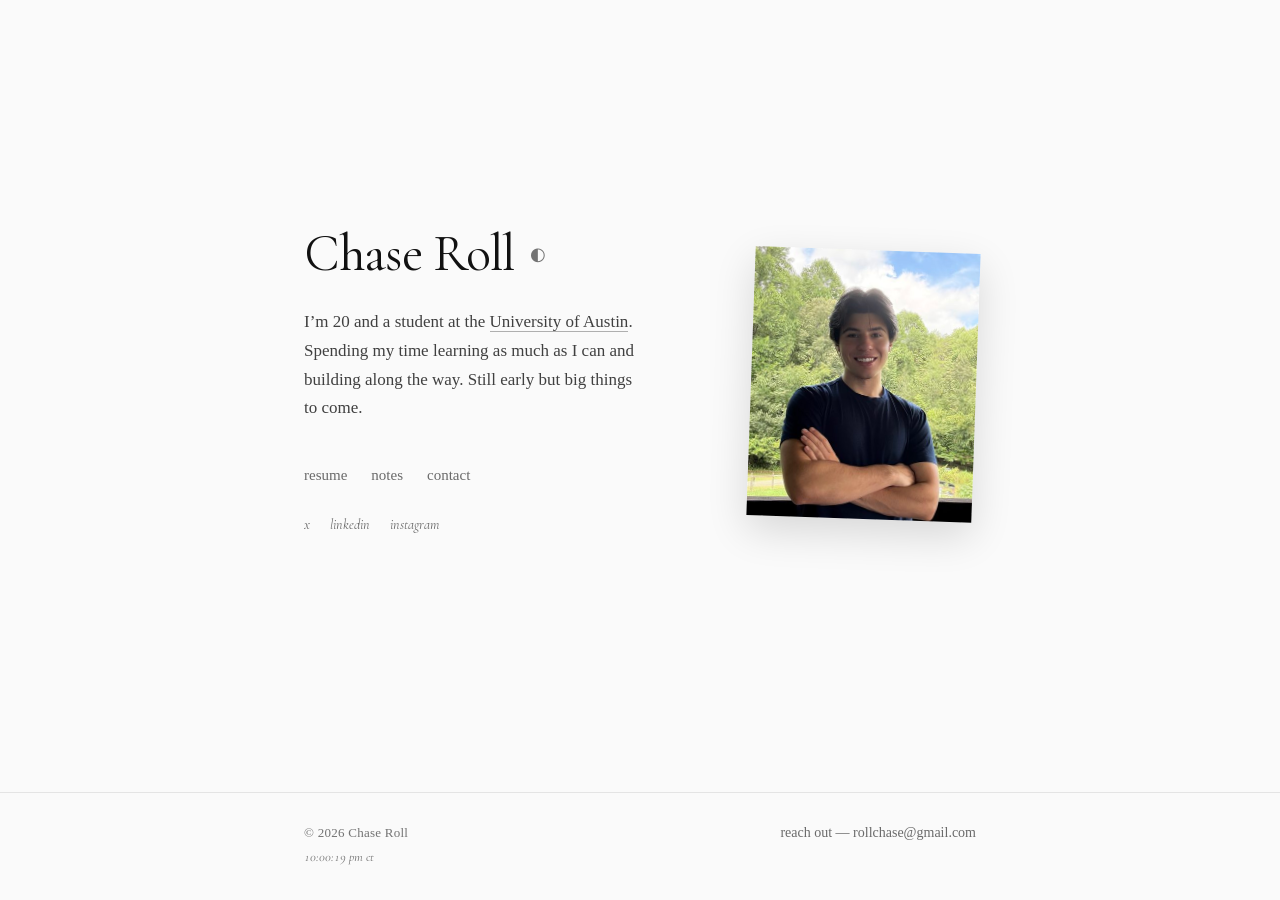
==== index.html @ 9fab0862 "Portrait: more headroom Raise the crop window so there's sky above the head; pose still anchors the " ====
<!doctype html>
<html lang="en">
<head>
  <meta charset="utf-8" />
  <meta name="viewport" content="width=device-width, initial-scale=1" />
  <title>Chase Roll</title>
  <meta name="description" content="Chase Roll — 20, student at the University of Austin. Learning as much as I can and building along the way." />
  <meta name="author" content="Chase Roll" />
  <meta name="color-scheme" content="light dark" />

  <meta property="og:type" content="website" />
  <meta property="og:url" content="https://chaseroll.com/" />
  <meta property="og:title" content="Chase Roll" />
  <meta property="og:description" content="20, student at the University of Austin. Learning as much as I can and building along the way." />
  <meta property="og:image" content="https://chaseroll.com/og-image.png" />
  <meta property="og:image:width" content="1200" />
  <meta property="og:image:height" content="630" />
  <meta property="og:image:alt" content="Chase Roll — 20, student at the University of Austin" />

  <meta name="twitter:card" content="summary_large_image" />
  <meta name="twitter:title" content="Chase Roll" />
  <meta name="twitter:description" content="20, student at the University of Austin. Learning as much as I can and building along the way." />
  <meta name="twitter:image" content="https://chaseroll.com/og-image.png" />

  <meta name="theme-color" content="#fafafa" media="(prefers-color-scheme: light)" />
  <meta name="theme-color" content="#0a0a0a" media="(prefers-color-scheme: dark)" />

  <link rel="icon" type="image/svg+xml" href="/favicon.svg" />
  <link rel="apple-touch-icon" href="/apple-touch-icon.png" />
  <link rel="canonical" href="https://chaseroll.com/" />
  <link rel="preload" href="/fonts/cormorant.woff2" as="font" type="font/woff2" crossorigin />
  <link rel="preload" href="/fonts/cormorant-italic.woff2" as="font" type="font/woff2" crossorigin />
  <script>(function(){var t=null;try{t=localStorage.getItem('chaseroll-theme')}catch(e){}if(t!=='dark'&&t!=='light')t=window.matchMedia&&matchMedia('(prefers-color-scheme: dark)').matches?'dark':'light';if(t==='dark')document.documentElement.setAttribute('data-theme','dark');document.documentElement.style.colorScheme=t})();</script>
  <style>html{background:#fafafa}html[data-theme="dark"]{background:#0a0a0a}</style>
  <link rel="stylesheet" href="/styles.css?v=47" />
  <script src="/theme.js?v=47" defer></script>
  <script type="application/ld+json">
  {
    "@context": "https://schema.org",
    "@type": "Person",
    "name": "Chase Roll",
    "url": "https://chaseroll.com/",
    "image": "https://chaseroll.com/portrait.jpg",
    "jobTitle": "Founder",
    "address": {
      "@type": "PostalAddress",
      "addressLocality": "Austin",
      "addressRegion": "TX",
      "addressCountry": "US"
    },
    "affiliation": {
      "@type": "CollegeOrUniversity",
      "name": "University of Austin",
      "url": "https://uaustin.org"
    },
    "email": "mailto:rollchase@gmail.com",
    "sameAs": [
      "https://x.com/thechaseroll",
      "https://linkedin.com/in/chaseroll",
      "https://instagram.com/thechaseroll"
    ]
  }
  </script>
  <script type="speculationrules">
  {
    "prefetch": [{ "where": { "href_matches": "/*" }, "eagerness": "moderate" }]
  }
  </script>
</head>
<body>

  <main class="home-main">
    <div class="home-cover">
      <img class="home-portrait" src="/portrait.jpg?v=5" alt="Chase Roll" width="450" height="537" fetchpriority="high" />
      <div class="home-cover-text">
      <div class="home-name-row">
        <h1 class="home-name">Chase Roll</h1>
        <button type="button" class="theme-toggle" aria-label="Toggle color theme" title="Toggle color theme">◐</button>
      </div>
      <p class="home-bio">I&rsquo;m 20 and a student at the <a href="https://uaustin.org">University of Austin</a>. Spending my time learning as much as I can and building along the way. Still early but big things to come.</p>
      <nav class="home-nav" aria-label="site">
        <a href="/resume/">resume</a>
        <a href="/notes/">notes</a>
        <a href="/contact/">contact</a>
      </nav>
      <nav class="home-socials" aria-label="social">
        <a href="https://x.com/thechaseroll">x</a>
        <a href="https://linkedin.com/in/chaseroll">linkedin</a>
        <a href="https://instagram.com/thechaseroll">instagram</a>
      </nav>
      </div>
    </div>
  </main>

  <footer class="site-footer">
    <div class="site-footer-inner">
      <div class="footer-left">
        <p class="copyright">&copy; 2026 Chase Roll</p>
        <p class="clock" aria-hidden="true"></p>
      </div>
      <p class="reach"><a href="mailto:rollchase@gmail.com">reach out &mdash; rollchase@gmail.com</a></p>
    </div>
  </footer>

</body>
</html>
---- styles.css ----
/* ==========================================================================
   chaseroll.com — shared stylesheet
   The original site's quiet neutral palette and single-serif voice, with the
   editorial structure kept from the redesign (folio bands, essay template).

   Type: Cormorant Garamond (titles + italic voice, self-hosted)
         system serif (New York/Charter/Georgia) for everything else.
   ========================================================================== */

/* --- Fonts ------------------------------------------------------------------ */

@font-face {
  font-family: "Cormorant Garamond";
  src: url("/fonts/cormorant.woff2") format("woff2");
  font-weight: 300 700;
  font-style: normal;
  font-display: swap;
}
@font-face {
  font-family: "Cormorant Garamond";
  src: url("/fonts/cormorant-italic.woff2") format("woff2");
  font-weight: 300 700;
  font-style: italic;
  font-display: swap;
}
/* --- Tokens (the original site's neutral palette, red accent) ----------------- */

:root {
  color-scheme: light;

  --bg:     #fafafa;
  --text:   #111111;
  --muted:  rgba(17, 17, 17, 0.62);
  --faint:  rgba(17, 17, 17, 0.58); /* lightest ink that still clears AA at 13px */
  --accent: #be0f28;
  --line:   rgba(0, 0, 0, 0.09);

  --focus:    rgba(17, 17, 17, 0.5);

  --font-d: "Cormorant Garamond", "Iowan Old Style", Georgia, serif;
  --font-b: ui-serif, "New York", "Charter", "Tiempos Text", Georgia, Cambria, "Times New Roman", serif;

  --ease: cubic-bezier(0.4, 0, 0.2, 1);
}

[data-theme="dark"] {
  color-scheme: dark;

  --bg:     #0a0a0a;
  --text:   #e5e5e5;
  --muted:  rgba(229, 229, 229, 0.64);
  --faint:  rgba(229, 229, 229, 0.52); /* lightest ink that still clears AA at 13px */
  --accent: #d9112a;
  --line:   rgba(255, 255, 255, 0.09);

  --focus:    rgba(229, 229, 229, 0.5);
}

/* --- Reset / Base ---------------------------------------------------------- */

*, *::before, *::after { box-sizing: border-box; }
html, body { margin: 0; padding: 0; }

html {
  scroll-behavior: smooth;
  /* the standard reset line: stops iOS Safari's legacy landscape text
     inflation ("autosizing") — text renders at declared size, period */
  -webkit-text-size-adjust: 100%;
  text-size-adjust: 100%;
}

body {
  background: var(--bg);
  color: var(--text);
  font-family: var(--font-b);
  font-size: 16.5px;
  line-height: 1.7;
  -webkit-font-smoothing: antialiased;
  -moz-osx-font-smoothing: grayscale;
  text-rendering: optimizeLegibility;
  -webkit-tap-highlight-color: transparent;
  min-height: 100vh;
  min-height: 100dvh;
  display: flex;
  flex-direction: column;
  overflow-x: hidden;
}

/* Theme-toggle crossfade — armed by theme.js on the FIRST toggle click only,
   so page loads never animate the background (that read as a flash). */
html.theme-anim body {
  transition: background 0.35s var(--ease), color 0.35s var(--ease);
}

main { flex: 1 1 auto; }

:focus { outline: none; }
:focus-visible {
  outline: 2px solid var(--focus);
  outline-offset: 3px;
  border-radius: 1px;
}

@media (prefers-reduced-motion: reduce) {
  html { scroll-behavior: auto; }
  *, *::before, *::after {
    transition-duration: 0ms !important;
    animation-duration: 0ms !important;
  }
}

/* Translucent so WebKit's selection "gap" painting reads as a soft tint
   instead of opaque full-bleed slabs; containers below clip the spill. */
::selection { background: color-mix(in srgb, var(--accent) 32%, transparent); }

a { color: inherit; text-decoration: none; }
button {
  font-family: var(--font-b);
  color: inherit;
  background: transparent;
  border: none;
  cursor: pointer;
  padding: 0;
}

/* --- Masthead (in-flow page header, inner pages) --------------------------------
   Not a pinned bar — it scrolls with the page (the original site's behavior,
   kept on the founder's call) and aligns to the folio's content gutters. */

.masthead-inner {
  display: flex;
  align-items: center;
  justify-content: space-between;
  gap: 16px;
  max-width: 48rem;
  margin-inline: auto;
  padding: 28px clamp(24px, 4vw, 48px) 0;
}
.brand {
  font-family: var(--font-d);
  font-size: 20px;
  font-weight: 400;
  color: var(--text);
  white-space: nowrap;
  transition: color 0.18s var(--ease);
}
.brand:hover { color: var(--muted); }
.masthead nav {
  display: flex;
  align-items: center;
  gap: 24px;
}
.masthead nav a,
.masthead nav button.text {
  font: inherit;
  font-size: 15px;
  font-weight: 400;
  color: var(--muted);
  padding: 12px 4px;
  margin: -12px -4px;
  transition: color 0.18s var(--ease);
}
.masthead nav a:hover,
.masthead nav button.text:hover { color: var(--text); }

/* --- Theme toggle (one style site-wide: the bare glyph) ---------------------- */

.theme-toggle {
  font-size: 18px;
  line-height: 1;
  padding: 12px;
  margin: -12px;
  color: var(--faint);
  user-select: none;
  -webkit-user-select: none;
  transition: color 0.18s var(--ease);
}
.theme-toggle:hover { color: var(--text); }

/* --- Folio (page-title band) ---------------------------------------------------
   Deliberately plain: the title, one quiet italic line, and on essays an
   italic date. No kickers, labels, or byline apparatus.                      */

.folio {
  border-bottom: 1px solid var(--line);
}
.folio-inner {
  overflow: clip;
  max-width: 48rem;
  margin-inline: auto;
  padding: clamp(24px, 3vh, 40px) clamp(24px, 4vw, 48px) clamp(20px, 2.5vh, 32px);
}

/* page titles and the home name are the SAME role at the SAME scale —
   one title tier across the whole site */
.folio-title,
.home-name {
  font-family: var(--font-d);
  font-size: clamp(34px, 4.6vw, 52px);
  font-weight: 400;
  letter-spacing: -0.02em;
  line-height: 1.05;
  color: var(--text);
  margin: 0;
}

/* one quiet italic line under the title — no labels, no apparatus */
.folio-sub {
  font-family: var(--font-d);
  font-style: italic;
  font-size: 17px;
  font-weight: 400;
  line-height: 1.5;
  color: var(--muted);
  max-width: 34rem;
  margin: 14px 0 0;
}
/* in-sentence underlined links (folio subs + the home bio) — one treatment */
.folio-sub a,
.home-bio a {
  border-bottom: 1px solid color-mix(in srgb, currentColor 40%, transparent);
  transition: color 0.18s var(--ease), border-color 0.18s var(--ease);
}
.folio-sub a:hover,
.home-bio a:hover { color: var(--accent); border-bottom-color: var(--accent); }

/* essays: an italic date line */
.folio-date {
  font-family: var(--font-d);
  font-style: italic;
  font-size: 14px;
  color: var(--faint);
  margin: 14px 0 0;
}


/* --- Article band (page body) ------------------------------------------------- */

.article-band { position: relative; container-type: inline-size; }

.band-inner {
  overflow: clip;
  max-width: 48rem;
  margin-inline: auto;
  padding: 64px clamp(24px, 4vw, 48px) 96px;
}
@media (max-width: 600px) {
  .band-inner { padding: 48px 24px 72px; }
}

/* --- Essay prose (the reference's essay-body) ---------------------------------- */

.prose { max-width: 34rem; }
/* Essay pages center the BODY column only. The hero (title/sub/date) stays
   flush-left with the masthead brand; the prose, narrower than the 48rem
   frame, would otherwise sit visibly left of center with nothing beside it. */
.essay .prose { margin-inline: auto; }
.prose p {
  color: var(--text);
  line-height: 1.75;
  margin: 0 0 24px;
}
.prose p:last-child { margin-bottom: 0; }
.prose a {
  color: var(--text);
  border-bottom: 1px solid var(--accent);
  padding-bottom: 1px;
  transition: color 0.18s var(--ease);
}
.prose a:hover { color: var(--accent); }
.prose figure { margin: 44px 0; }
.prose img { max-width: 100%; height: auto; display: block; }
.prose figcaption {
  font-size: 13px;
  letter-spacing: 0.02em;
  line-height: 1.5;
  color: var(--faint);
  margin-top: 10px;
}
/* --- Essay components (figures, sections) --------------------------------------- */

/* .prose-scoped so these win over the generic `.prose figure` margins */
.essay-fig, .prose .essay-fig { margin: 44px 0; }
/* wide figures span the FRAME's content width (the same span as the hero
   text and the footer hairline), not just a bleed past the prose column */
.essay-fig--wide, .prose .essay-fig--wide {
  --frame-w: calc(min(100cqw, 48rem) - 2 * clamp(24px, 4vw, 48px)); /* cqw: real layout width, scrollbar excluded */
  width: var(--frame-w);
  margin: 52px calc((100% - var(--frame-w)) / 2);
}
.essay-img-wrap { width: 100%; overflow: hidden; }
.essay-img {
  width: 100%; /* .prose img supplies height:auto/display:block; nothing else applies */
}
[data-theme="dark"] .essay-img { filter: brightness(0.85); }
@media (max-width: 1000px) {
  .essay-fig--wide, .prose .essay-fig--wide { margin-block: 40px; }
}
@media (max-width: 600px) {
  /* portrait phones keep the full edge-to-edge bleed */
  .essay-fig--wide, .prose .essay-fig--wide { width: auto; margin: 36px -24px; }
  .essay-fig--wide figcaption { padding-inline: 20px; }
}

.essay-section-head {
  border-top: 1px solid var(--line);
  margin: 64px 0 24px;
  padding-top: 64px;
  position: relative;
}
.essay-section-title {
  font-family: var(--font-d);
  color: var(--text);
  font-size: clamp(22px, 2.8vw, 30px);
  font-style: italic;
  font-weight: 300;
  line-height: 1.3;
  margin: 0;
}
@media (max-width: 600px) {
  .essay-section-head { margin: 52px 0 20px; padding-top: 52px; }
}


/* --- Essay footer --------------------------------------------------------------- */

.essay-footer {
  border-top: 1px solid var(--line);
  margin-top: 52px;
  padding-top: 24px;
  display: flex;
  justify-content: space-between;
  align-items: center;
  gap: 16px;
}
.essay-footer-back {
  font-size: 15px;
  font-weight: 400;
  color: var(--muted);
  transition: color 0.18s var(--ease);
}
.essay-footer-back:hover { color: var(--text); }

/* --- Home cover ----------------------------------------------------------------
   The splash keeps the old site's quiet centered composition — name, flowing
   bio, section links, socials — dressed in the new system. Plain paper, no
   masthead; the theme toggle rides beside the name. */

.home-main {
  display: flex;
  flex-direction: column;
  justify-content: center;
}
.home-cover {
  overflow: clip;
  width: 100%;
  max-width: 48rem; /* the one site-wide frame — aligns with the footer + every page */
  margin-inline: auto;
  padding: 48px clamp(24px, 4vw, 48px) 72px;
  display: flex;
  flex-direction: row-reverse; /* img is first in DOM (reads first, stacks first on mobile) but sits right */
  align-items: center;
  gap: clamp(40px, 6vw, 64px);
}
.home-cover-text { flex: 1 1 auto; min-width: 0; }
/* the portrait: full frame, in color, still — a print resting on the page.
   (A slow drift was tried and cut: paper doesn't move.) */
.home-portrait {
  flex: none;
  width: clamp(150px, 24vw, 225px);
  height: auto;
  display: block;
  box-shadow: 0 14px 40px rgba(0, 0, 0, 0.14);
  transform: rotate(2deg);
}
[data-theme="dark"] .home-portrait {
  filter: brightness(0.9);
  box-shadow: 0 14px 40px rgba(0, 0, 0, 0.5);
}
@media (max-width: 600px) {
  .home-cover { display: block; }
  .home-portrait { width: 150px; margin-bottom: 32px; }
}

.home-name-row {
  display: flex;
  align-items: center;
  gap: 16px;
  margin: 0 0 26px;
}
/* (.home-name shares the .folio-title rule — one title tier site-wide) */
.home-bio {
  font-size: 17px;
  font-weight: 400;
  line-height: 1.7;
  color: color-mix(in srgb, var(--text) 80%, var(--bg));
  max-width: 34rem;
  margin: 0 0 36px;
  text-wrap: pretty;
}

.home-nav {
  display: flex;
  align-items: center;
  flex-wrap: wrap;
  gap: 8px 24px;
  margin-bottom: 16px;
}
/* -8px (not the masthead's -12px): these are flex-wrap rows with an 8px row
   gap, so full compensation would collapse wrapped lines onto each other */
.home-nav a {
  font-size: 15px;
  font-weight: 400;
  color: var(--muted);
  padding: 12px 4px;
  margin: -8px -4px;
  display: inline-block;
  transition: color 0.18s var(--ease);
}
.home-nav a:hover { color: var(--text); }

.home-socials {
  display: flex;
  align-items: center;
  flex-wrap: wrap;
  gap: 8px 20px;
}
.home-socials a {
  font-family: var(--font-d);
  font-style: italic;
  font-size: 14px;
  font-weight: 400;
  color: var(--muted);
  padding: 12px 4px;
  margin: -8px -4px;
  display: inline-block;
  transition: color 0.18s var(--ease);
}
.home-socials a:hover { color: var(--text); }

/* --- Notes index (essay-row + badge) --------------------------------------------- */

.year-group { margin-bottom: 40px; }
.year-group:last-child { margin-bottom: 0; }
.notes-year {
  font-family: var(--font-d);
  font-style: italic;
  font-size: 13px;
  font-weight: 400;
  letter-spacing: 0.02em;
  color: var(--faint);
  margin: 0 0 4px;
}
.notes-list { display: flex; flex-direction: column; }
/* a row is just the title — the year eyebrow carries time, nothing else to say */
.notes-list a {
  display: block;
  font-family: var(--font-d);
  font-size: clamp(15px, 1.5vw, 19px);
  font-weight: 400;
  line-height: 1.3;
  color: var(--text);
  padding: 13px 0;
  border-top: 1px solid var(--line);
  transition: color 0.18s var(--ease), padding-left 0.18s var(--ease);
}
.notes-list a:last-child { border-bottom: 1px solid var(--line); }
.notes-list a:hover { color: var(--accent); padding-left: 5px; }

/* --- Resume (the reference's research-paper grammar) ------------------------------ */

section.group { padding: 0 0 52px; }
section.group + section.group {
  border-top: 1px solid var(--line);
  padding-top: 52px;
}
section.group > h2 {
  font-family: var(--font-d);
  font-size: 22px;
  font-weight: 400;
  color: var(--text);
  margin: 0 0 24px;
}

.entries { display: flex; flex-direction: column; gap: 36px; }
article.entry .head {
  display: flex;
  align-items: baseline;
  justify-content: space-between;
  flex-wrap: wrap;
  gap: 4px 16px;
  margin-bottom: 2px;
}
article.entry h3 {
  font-family: var(--font-d);
  font-size: clamp(17px, 1.8vw, 20px);
  font-weight: 400;
  line-height: 1.3;
  margin: 0;
}
article.entry h3 a { transition: color 0.18s var(--ease); }
article.entry h3 a:hover { color: var(--accent); }
article.entry h3 .ext {
  font-size: 0.62em;
  color: var(--faint);
  margin-left: 2px;
  transition: color 0.18s var(--ease);
}
article.entry h3 a:hover .ext { color: var(--accent); }
article.entry .dates {
  font-size: 13px;
  font-weight: 400;
  letter-spacing: 0.02em;
  color: var(--faint);
  flex-shrink: 0;
  font-variant-numeric: tabular-nums;
}
article.entry .role {
  font-family: var(--font-d);
  font-style: italic;
  font-size: 15px;
  font-weight: 400;
  line-height: 1.5;
  color: var(--muted);
  margin: 0 0 10px;
}
article.entry .desc {
  font-size: 15px;
  line-height: 1.7;
  color: var(--muted);
  margin: 0;
  max-width: 580px;
  text-wrap: pretty;
}
section.group .other-line {
  font-size: 15px;
  color: var(--muted);
  margin: 0;
  line-height: 1.7;
}

/* --- Contact (the reference's contact-link rows) ----------------------------------- */

/* rows span the frame like the resume's — apparatus holds the frame */
.contact-methods {
  display: flex;
  flex-direction: column;
}
.contact-link {
  display: flex;
  justify-content: space-between;
  align-items: center;
  gap: 16px;
  padding: 18px 0;
  border-top: 1px solid var(--line);
  transition: padding-left 0.18s var(--ease);
}
.contact-link:last-child { border-bottom: 1px solid var(--line); }
.contact-link:hover { padding-left: 5px; }
.contact-link .value {
  color: var(--text);
  transition: color 0.18s var(--ease);
}
.contact-link:hover .value { color: var(--accent); }
.contact-link .arrow {
  font-size: 14px;
  color: var(--faint);
  transition: color 0.18s var(--ease);
}
.contact-link:hover .arrow { color: var(--accent); }

/* --- Notes gate (private while practicing) ------------------------------------------
   The head script on notes pages sets html[data-locked] before paint; the index
   swaps its list for this form, note pages bounce to /notes/. Row grammar. */

.gate { display: none; }
html[data-locked] .gate { display: block; }
html[data-locked] .year-group { display: none; }
.gate-row {
  display: flex;
  align-items: center;
  gap: 16px;
  border-top: 1px solid var(--line);
  border-bottom: 1px solid var(--line);
  padding: 18px 0;
}
.gate-input {
  flex: 1;
  min-width: 0;
  font-family: var(--font-b);
  font-size: 16.5px;
  color: var(--text);
  background: transparent;
  border: none;
  padding: 0;
}
.gate-input::placeholder { color: var(--faint); }
.gate-input:focus { outline: none; }
.gate-row:focus-within { border-bottom-color: var(--focus); }
.gate-go {
  font-size: 14px;
  color: var(--faint);
  padding: 18px 12px; /* house tap-target: pad + compensate, visual unchanged */
  margin: -18px -12px;
  transition: color 0.18s var(--ease);
}
.gate-go:hover { color: var(--accent); }
.gate-err {
  font-family: var(--font-d);
  font-style: italic;
  font-size: 14px;
  color: var(--accent);
  margin: 14px 0 0;
}
/* dark accent misses AA at 14px; the italic voice alone carries the error */
[data-theme="dark"] .gate-err { color: var(--text); }

/* --- Footer ----------------------------------------------------------------------- */

.site-footer {
  border-top: 1px solid var(--line);
}
.site-footer-inner {
  overflow: clip;
  display: flex;
  flex-wrap: wrap;
  justify-content: space-between;
  align-items: baseline;
  gap: 8px 32px;
  padding: 28px clamp(24px, 4vw, 48px) 32px;
  max-width: 48rem;
  margin-inline: auto;
}
.site-footer p { margin: 0; }
.site-footer .copyright {
  font-size: 13px;
  letter-spacing: 0.02em;
  color: var(--faint);
}
.site-footer .copyright a {
  display: inline-block;
  padding: 12px 4px;
  margin: -12px -4px;
  transition: color 0.18s var(--ease);
}
.site-footer .copyright a:hover { color: var(--text); }
.site-footer .clock {
  font-family: var(--font-d);
  font-style: italic;
  font-size: 13px;
  color: var(--faint);
  font-variant-numeric: tabular-nums;
  margin-top: 2px;
}
.site-footer .reach {
  font-size: 14px;
  color: var(--muted);
}
.site-footer .reach a { transition: color 0.18s var(--ease); }
.site-footer .reach a:hover { color: var(--accent); }
.site-footer .footer-left { display: flex; flex-direction: column; }

/* --- Print-only utility ------------------------------------------------------------ */

.print-only { display: none; }

/* --- Print --------------------------------------------------------------------------
   /resume/ is the primary print target. Cmd+P (or the "pdf" button) produces a
   clean professional resume. Other pages print their folio as the title block.  */

@media print {
  :root,
  [data-theme="dark"] {
    color-scheme: light;
    --bg:     #fff;
    --text:   #000;
    --muted:  #333;
    --faint:  #555;
    --accent: #000;
    --line:   #ccc;
  }

  @page {
    size: letter;
    margin: 0.55in 0.6in;
  }

  html { font-size: 10.5pt; }
  body {
    font-size: 10.5pt;
    line-height: 1.42;
    color: #000;
    background: #fff;
    min-height: 0;
    display: block;
    overflow-x: visible;
  }

  *, *::before, *::after {
    transition: none !important;
    animation: none !important;
  }

  html, html[data-theme="dark"] { background: #fff; }

  /* the locked notes page prints its folio only — never the password form */
  html[data-locked] .gate { display: none; }

  /* a section's hairline + title travel with the prose that follows */
  .essay-section-head {
    break-after: avoid;
    page-break-after: avoid;
    break-inside: avoid;
  }
  /* dark-mode image dimming must not alter printed output (selector must
     match the [data-theme] screen rules' specificity to win) */
  .essay-img, .home-portrait,
  [data-theme="dark"] .essay-img,
  [data-theme="dark"] .home-portrait { filter: none; }

  /* full-bleed figures don't bleed off a printed page */
  .essay-fig--wide, .prose .essay-fig--wide { width: auto; margin-left: 0; margin-right: 0; }
  .essay-fig--wide figcaption { padding-inline: 0; }

  /* entries marked as drafts stay off the professional PDF */
  .entry-draft { display: none; }

  .print-only { display: block; }

  /* Hide screen chrome. The folio (title band) still prints — except on the
     resume, where the .print-only .print-head replaces it. */
  .masthead,
  .site-footer,
  .theme-toggle { display: none; }
  body.resume .folio { display: none; }

  .folio {
    padding-top: 0;
    border-bottom: 1px solid #999;
    margin-bottom: 0.3in;
  }
  .folio-inner { max-width: none; padding: 0 0 0.22in; }
  .folio-title {
    font-size: 26pt;
    line-height: 1.05;
    color: #000;
  }
  .folio-sub { font-size: 11pt; color: #333; max-width: none; }
  .folio-date { font-size: 10pt; color: #444; }

  .band-inner { max-width: none; padding: 0; }
  .prose p { font-size: 11pt; line-height: 1.55; color: #222; }
  .essay-footer { display: none; }

  /* Expose link destinations on paper */
  .prose a[href^="http"]::after {
    content: " (" attr(href) ")";
    font-size: 85%;
    color: #555;
    font-style: normal;
    letter-spacing: 0;
    text-transform: none;
  }
  article.entry h3 a[href^="http"]::after {
    content: "  " attr(href);
    font-family: var(--font-b);
    font-size: 8.5pt;
    font-weight: 400;
    color: #555;
  }
  article.entry h3 .ext { display: none; }
  .prose a { border-bottom-color: #999; }

  /* Print-only resume header */
  .print-head {
    padding: 0 0 0.2in;
    margin: 0 0 0.28in;
    border-bottom: 1px solid #999;
  }
  .print-head .print-name {
    font-family: var(--font-d);
    font-size: 22pt;
    font-weight: 500;
    line-height: 1.1;
    letter-spacing: -0.015em;
    color: #000;
    margin: 0 0 0.06in;
  }
  .print-head .print-contact {
    font-size: 10pt;
    color: #444;
    margin: 0;
    line-height: 1.4;
  }
  .print-head .print-contact a {
    color: #000;
    text-decoration: none;
  }

  /* Sections */
  section.group {
    padding: 0.22in 0 0;
    margin: 0;
    border-top: 0;
    break-inside: auto;
    page-break-inside: auto;
  }
  section.group:first-of-type { padding-top: 0; }
  section.group + section.group {
    border-top: 0;
    padding-top: 0.22in;
    margin-top: 0.05in;
  }
  section.group > h2 {
    font-family: var(--font-b);
    font-size: 11pt;
    font-weight: 600;
    line-height: 1.2;
    margin: 0 0 0.14in;
    color: #000;
    opacity: 1;
    text-transform: uppercase;
    letter-spacing: 0.08em;
    break-after: avoid;
    page-break-after: avoid;
  }

  /* Entries */
  .entries { display: block; gap: 0; }
  article.entry {
    break-inside: avoid;
    page-break-inside: avoid;
    padding: 0 0 0.14in;
    margin: 0;
  }
  article.entry:last-child { padding-bottom: 0; }
  article.entry .head {
    display: flex;
    flex-wrap: nowrap;
    justify-content: space-between;
    align-items: baseline;
    gap: 0.75em;
    margin: 0 0 0.03in;
  }
  article.entry h3 {
    font-family: var(--font-b);
    font-size: 10.5pt;
    font-weight: 600;
    margin: 0;
    line-height: 1.25;
    color: #000;
  }
  article.entry .dates {
    font-size: 9.5pt;
    color: #555;
    flex-shrink: 0;
    letter-spacing: 0;
  }
  article.entry .role {
    font-family: var(--font-b);
    font-size: 9.5pt;
    color: #555;
    font-style: italic;
    margin: 0 0 0.06in;
    line-height: 1.3;
  }
  article.entry .desc {
    font-size: 10pt;
    color: #222;
    line-height: 1.42;
    margin: 0;
    max-width: none;
  }
  section.group .other-line {
    font-size: 10pt;
    color: #222;
    line-height: 1.45;
  }
}
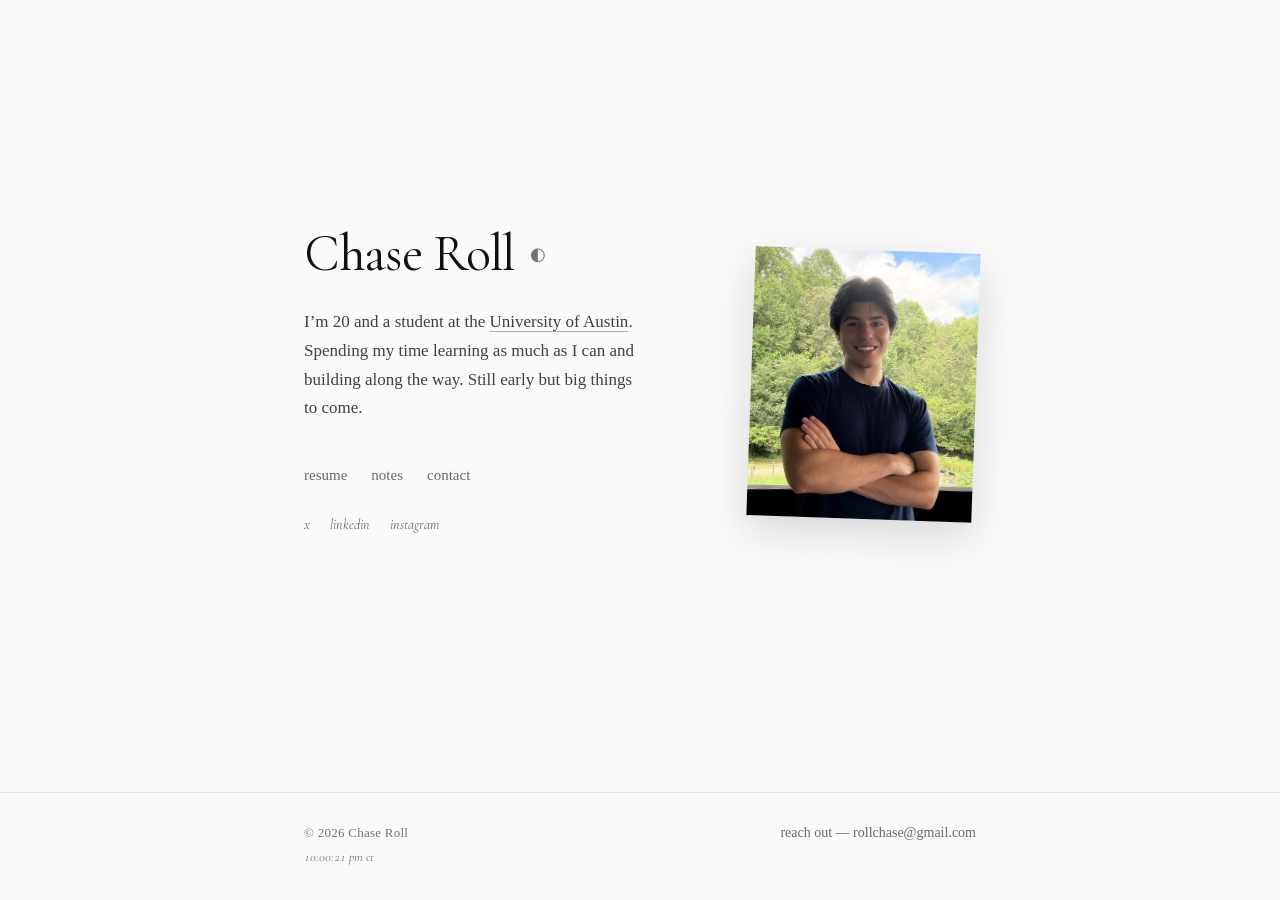
==== commit f549516c: "Portrait: settle headroom between v4 and v5 Co-Authored-By: Claude Fable 5 <noreply@anthropic.com>" ====
--- a/index.html
+++ b/index.html
@@ -71,7 +71,7 @@
 
   <main class="home-main">
     <div class="home-cover">
-      <img class="home-portrait" src="/portrait.jpg?v=5" alt="Chase Roll" width="450" height="537" fetchpriority="high" />
+      <img class="home-portrait" src="/portrait.jpg?v=6" alt="Chase Roll" width="450" height="537" fetchpriority="high" />
       <div class="home-cover-text">
       <div class="home-name-row">
         <h1 class="home-name">Chase Roll</h1>
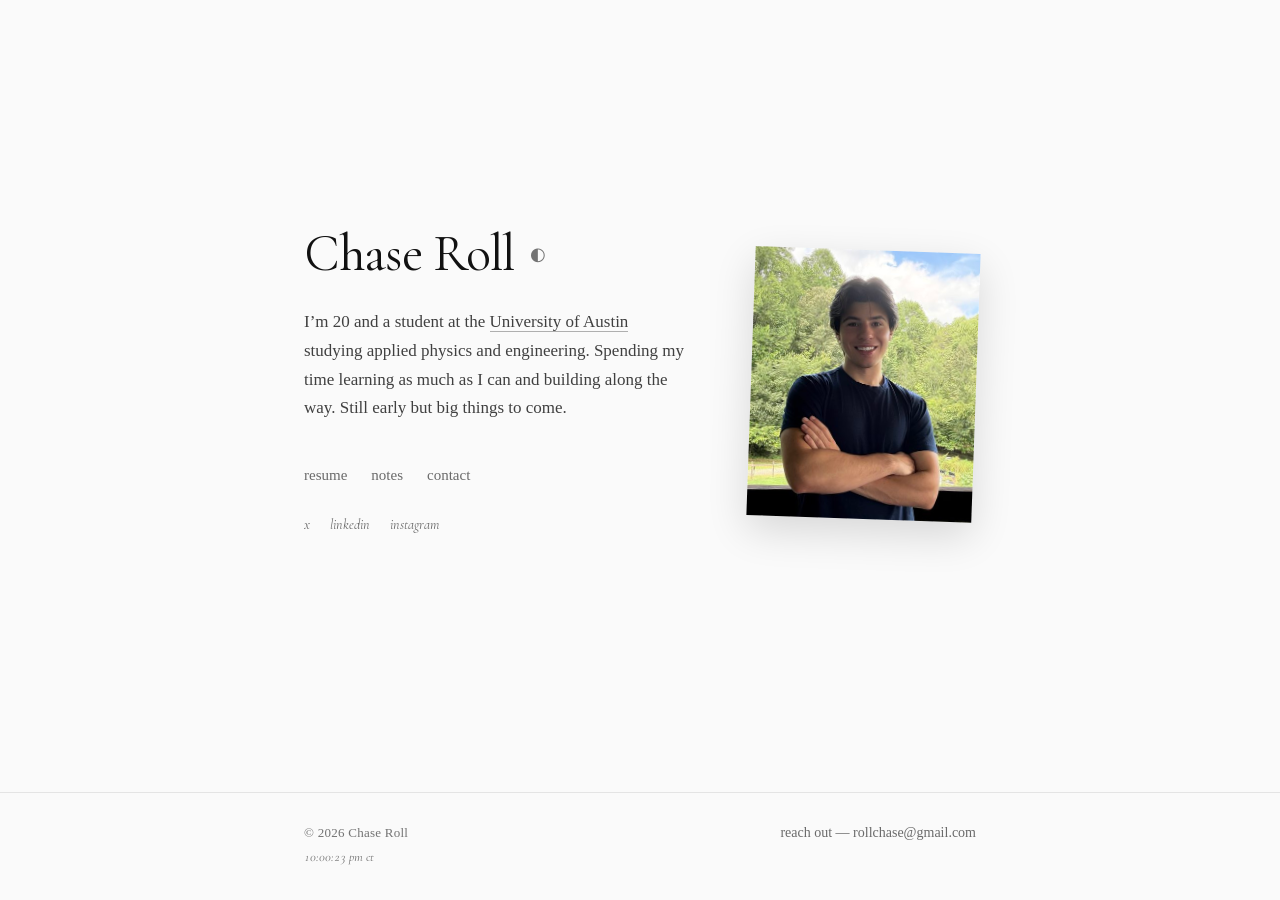
==== commit 7be1876c: "Home: add major to bio and meta descriptions Co-Authored-By: Claude Opus 5 <noreply@anthropic.com>" ====
--- a/index.html
+++ b/index.html
@@ -4,14 +4,14 @@
   <meta charset="utf-8" />
   <meta name="viewport" content="width=device-width, initial-scale=1" />
   <title>Chase Roll</title>
-  <meta name="description" content="Chase Roll — 20, student at the University of Austin. Learning as much as I can and building along the way." />
+  <meta name="description" content="Chase Roll — 20, student at the University of Austin studying applied physics and engineering. Learning as much as I can and building along the way." />
   <meta name="author" content="Chase Roll" />
   <meta name="color-scheme" content="light dark" />
 
   <meta property="og:type" content="website" />
   <meta property="og:url" content="https://chaseroll.com/" />
   <meta property="og:title" content="Chase Roll" />
-  <meta property="og:description" content="20, student at the University of Austin. Learning as much as I can and building along the way." />
+  <meta property="og:description" content="20, student at the University of Austin studying applied physics and engineering. Learning as much as I can and building along the way." />
   <meta property="og:image" content="https://chaseroll.com/og-image.png" />
   <meta property="og:image:width" content="1200" />
   <meta property="og:image:height" content="630" />
@@ -19,7 +19,7 @@
 
   <meta name="twitter:card" content="summary_large_image" />
   <meta name="twitter:title" content="Chase Roll" />
-  <meta name="twitter:description" content="20, student at the University of Austin. Learning as much as I can and building along the way." />
+  <meta name="twitter:description" content="20, student at the University of Austin studying applied physics and engineering. Learning as much as I can and building along the way." />
   <meta name="twitter:image" content="https://chaseroll.com/og-image.png" />
 
   <meta name="theme-color" content="#fafafa" media="(prefers-color-scheme: light)" />
@@ -77,7 +77,7 @@
         <h1 class="home-name">Chase Roll</h1>
         <button type="button" class="theme-toggle" aria-label="Toggle color theme" title="Toggle color theme">◐</button>
       </div>
-      <p class="home-bio">I&rsquo;m 20 and a student at the <a href="https://uaustin.org">University of Austin</a>. Spending my time learning as much as I can and building along the way. Still early but big things to come.</p>
+      <p class="home-bio">I&rsquo;m 20 and a student at the <a href="https://uaustin.org">University of Austin</a> studying applied physics and engineering. Spending my time learning as much as I can and building along the way. Still early but big things to come.</p>
       <nav class="home-nav" aria-label="site">
         <a href="/resume/">resume</a>
         <a href="/notes/">notes</a>
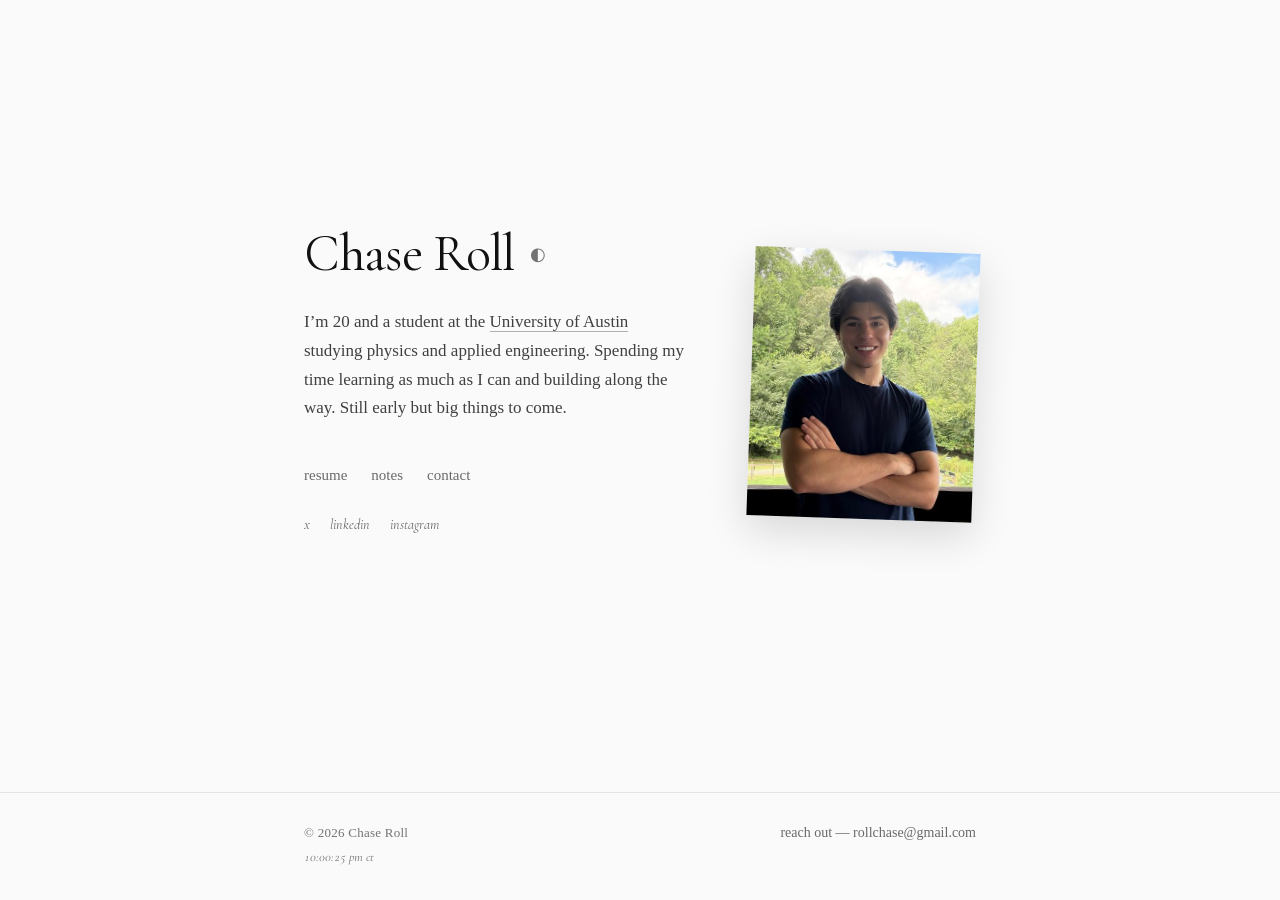
==== commit ed0ed5ae: "Fix degree wording" ====
--- a/index.html
+++ b/index.html
@@ -4,14 +4,14 @@
   <meta charset="utf-8" />
   <meta name="viewport" content="width=device-width, initial-scale=1" />
   <title>Chase Roll</title>
-  <meta name="description" content="Chase Roll — 20, student at the University of Austin studying applied physics and engineering. Learning as much as I can and building along the way." />
+  <meta name="description" content="Chase Roll — 20, student at the University of Austin studying physics and applied engineering. Learning as much as I can and building along the way." />
   <meta name="author" content="Chase Roll" />
   <meta name="color-scheme" content="light dark" />
 
   <meta property="og:type" content="website" />
   <meta property="og:url" content="https://chaseroll.com/" />
   <meta property="og:title" content="Chase Roll" />
-  <meta property="og:description" content="20, student at the University of Austin studying applied physics and engineering. Learning as much as I can and building along the way." />
+  <meta property="og:description" content="20, student at the University of Austin studying physics and applied engineering. Learning as much as I can and building along the way." />
   <meta property="og:image" content="https://chaseroll.com/og-image.png" />
   <meta property="og:image:width" content="1200" />
   <meta property="og:image:height" content="630" />
@@ -19,7 +19,7 @@
 
   <meta name="twitter:card" content="summary_large_image" />
   <meta name="twitter:title" content="Chase Roll" />
-  <meta name="twitter:description" content="20, student at the University of Austin studying applied physics and engineering. Learning as much as I can and building along the way." />
+  <meta name="twitter:description" content="20, student at the University of Austin studying physics and applied engineering. Learning as much as I can and building along the way." />
   <meta name="twitter:image" content="https://chaseroll.com/og-image.png" />
 
   <meta name="theme-color" content="#fafafa" media="(prefers-color-scheme: light)" />
@@ -77,7 +77,7 @@
         <h1 class="home-name">Chase Roll</h1>
         <button type="button" class="theme-toggle" aria-label="Toggle color theme" title="Toggle color theme">◐</button>
       </div>
-      <p class="home-bio">I&rsquo;m 20 and a student at the <a href="https://uaustin.org">University of Austin</a> studying applied physics and engineering. Spending my time learning as much as I can and building along the way. Still early but big things to come.</p>
+      <p class="home-bio">I&rsquo;m 20 and a student at the <a href="https://uaustin.org">University of Austin</a> studying physics and applied engineering. Spending my time learning as much as I can and building along the way. Still early but big things to come.</p>
       <nav class="home-nav" aria-label="site">
         <a href="/resume/">resume</a>
         <a href="/notes/">notes</a>
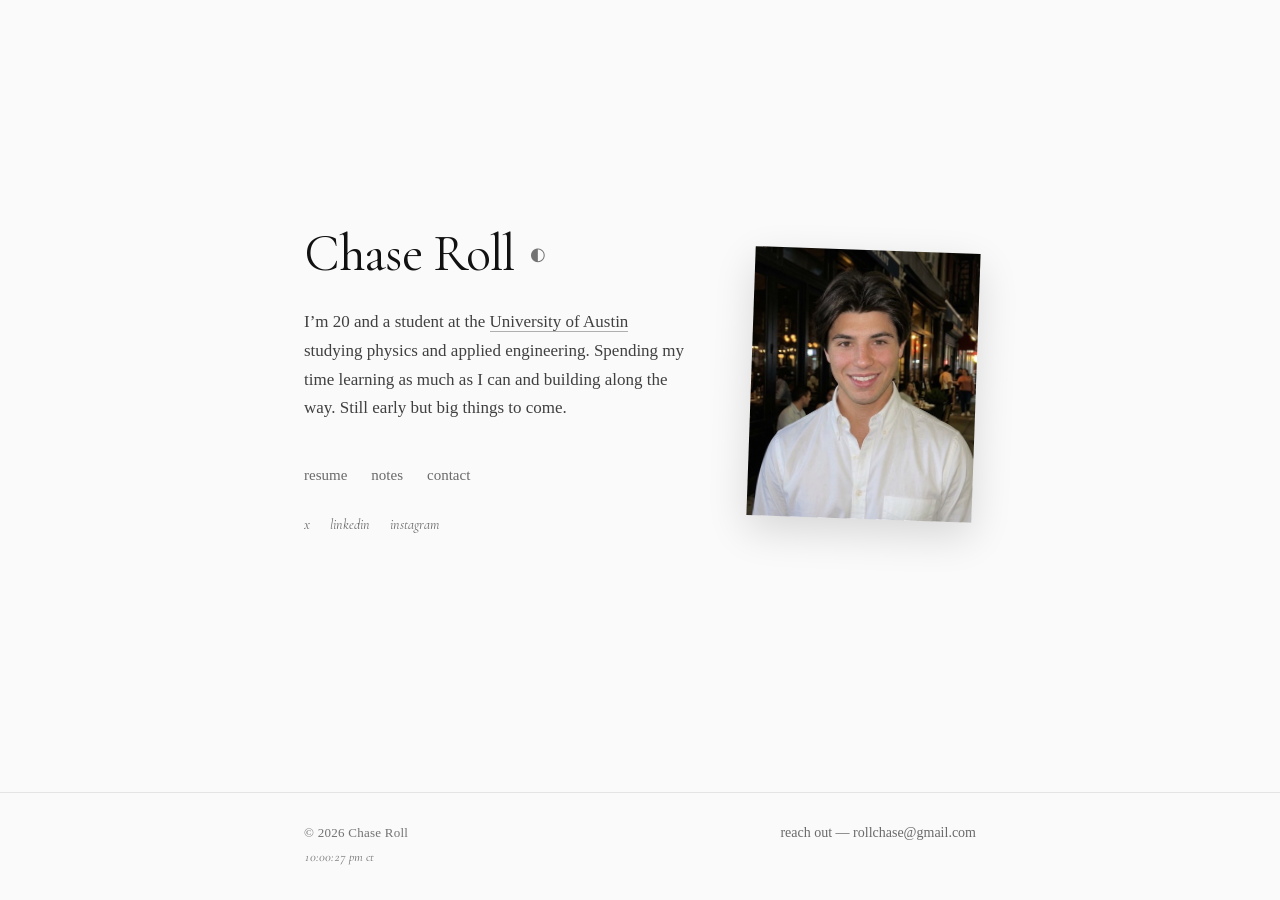
==== commit ca8cf5ae: "Update homepage portrait photo Co-Authored-By: Claude Sonnet 5 <noreply@anthropic.com>" ====
--- a/index.html
+++ b/index.html
@@ -71,7 +71,7 @@
 
   <main class="home-main">
     <div class="home-cover">
-      <img class="home-portrait" src="/portrait.jpg?v=6" alt="Chase Roll" width="450" height="537" fetchpriority="high" />
+      <img class="home-portrait" src="/portrait.jpg?v=7" alt="Chase Roll" width="450" height="537" fetchpriority="high" />
       <div class="home-cover-text">
       <div class="home-name-row">
         <h1 class="home-name">Chase Roll</h1>
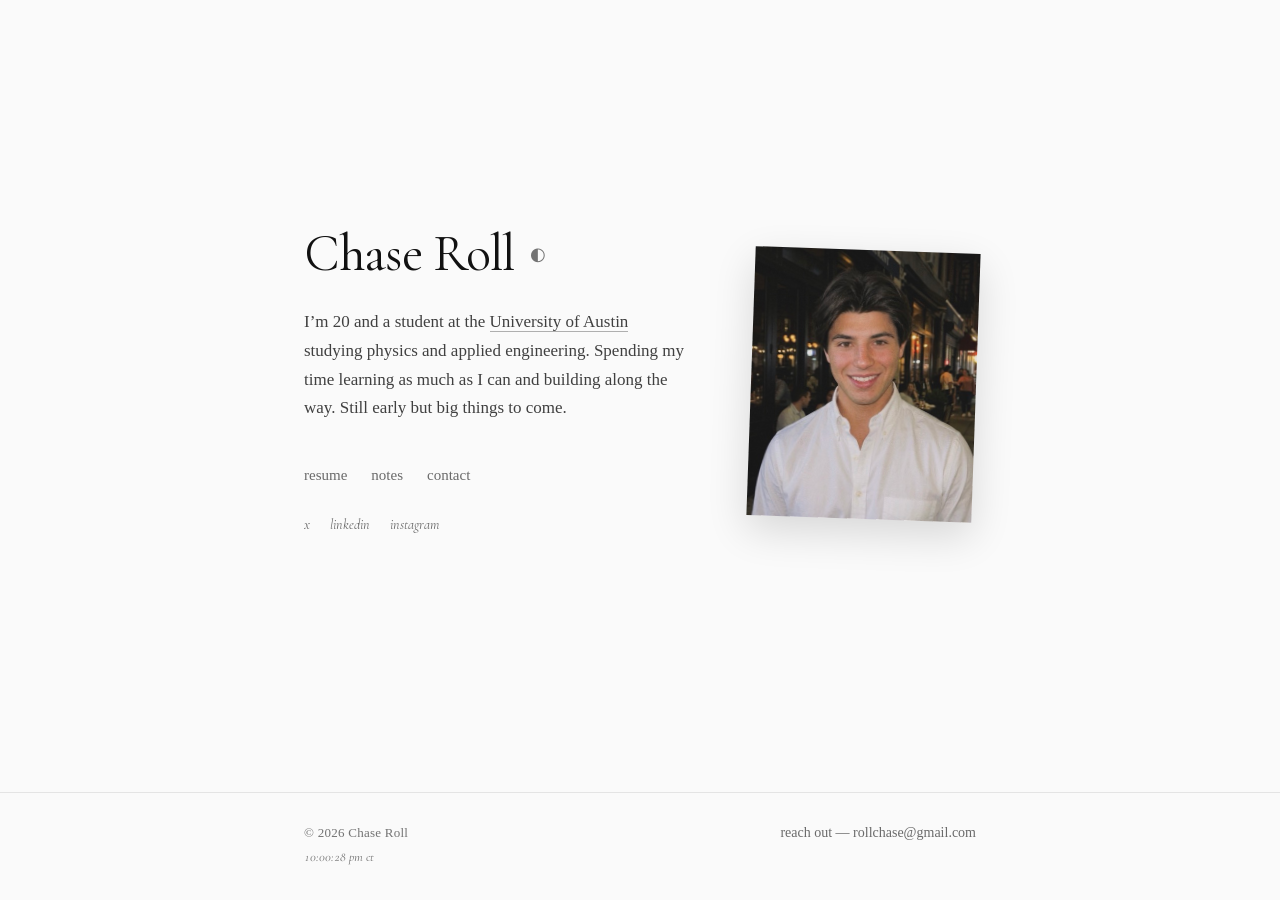
==== commit 20f136e8: "Fix homepage portrait to use correct source photo Co-Authored-By: Claude Sonnet 5 <noreply@anthropic" ====
--- a/index.html
+++ b/index.html
@@ -71,7 +71,7 @@
 
   <main class="home-main">
     <div class="home-cover">
-      <img class="home-portrait" src="/portrait.jpg?v=7" alt="Chase Roll" width="450" height="537" fetchpriority="high" />
+      <img class="home-portrait" src="/portrait.jpg?v=8" alt="Chase Roll" width="450" height="537" fetchpriority="high" />
       <div class="home-cover-text">
       <div class="home-name-row">
         <h1 class="home-name">Chase Roll</h1>
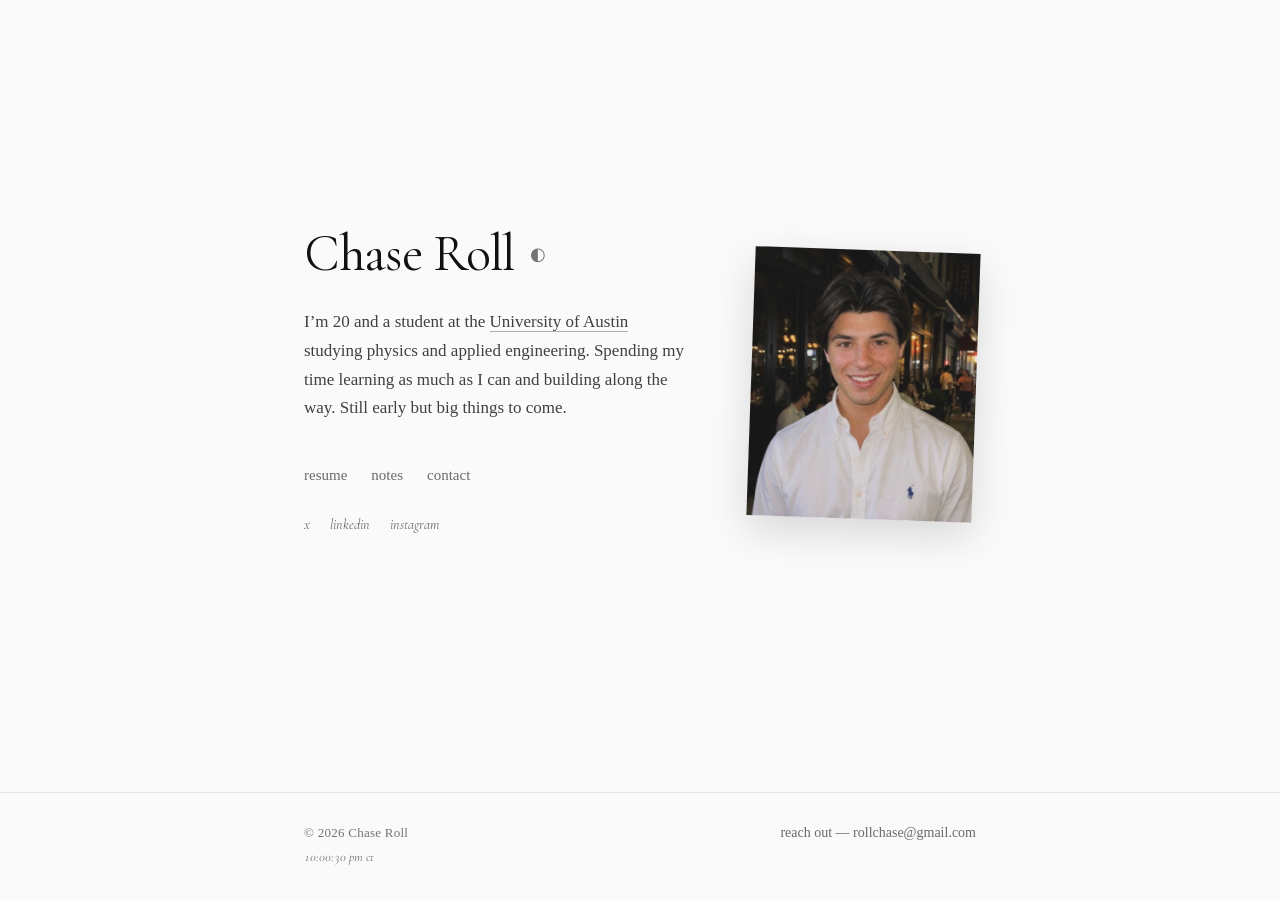
==== commit 3df2f83e: "Swap homepage portrait to shirt-logo photo variant Co-Authored-By: Claude Sonnet 5 <noreply@anthropi" ====
--- a/index.html
+++ b/index.html
@@ -71,7 +71,7 @@
 
   <main class="home-main">
     <div class="home-cover">
-      <img class="home-portrait" src="/portrait.jpg?v=8" alt="Chase Roll" width="450" height="537" fetchpriority="high" />
+      <img class="home-portrait" src="/portrait.jpg?v=9" alt="Chase Roll" width="450" height="537" fetchpriority="high" />
       <div class="home-cover-text">
       <div class="home-name-row">
         <h1 class="home-name">Chase Roll</h1>
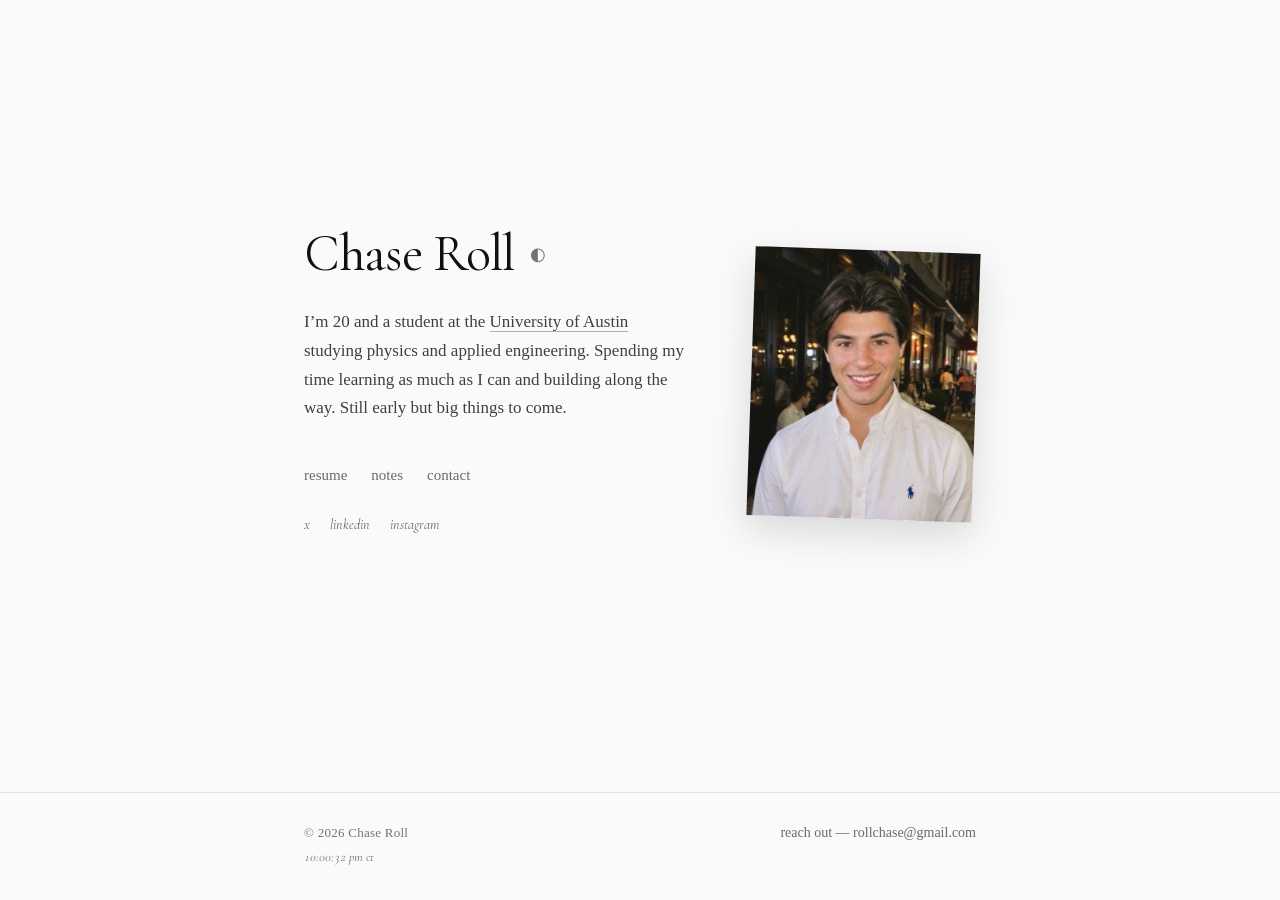
==== commit 70d6916e: "Use unedited version of homepage portrait photo Co-Authored-By: Claude Sonnet 5 <noreply@anthropic.c" ====
--- a/index.html
+++ b/index.html
@@ -71,7 +71,7 @@
 
   <main class="home-main">
     <div class="home-cover">
-      <img class="home-portrait" src="/portrait.jpg?v=9" alt="Chase Roll" width="450" height="537" fetchpriority="high" />
+      <img class="home-portrait" src="/portrait.jpg?v=10" alt="Chase Roll" width="450" height="537" fetchpriority="high" />
       <div class="home-cover-text">
       <div class="home-name-row">
         <h1 class="home-name">Chase Roll</h1>
